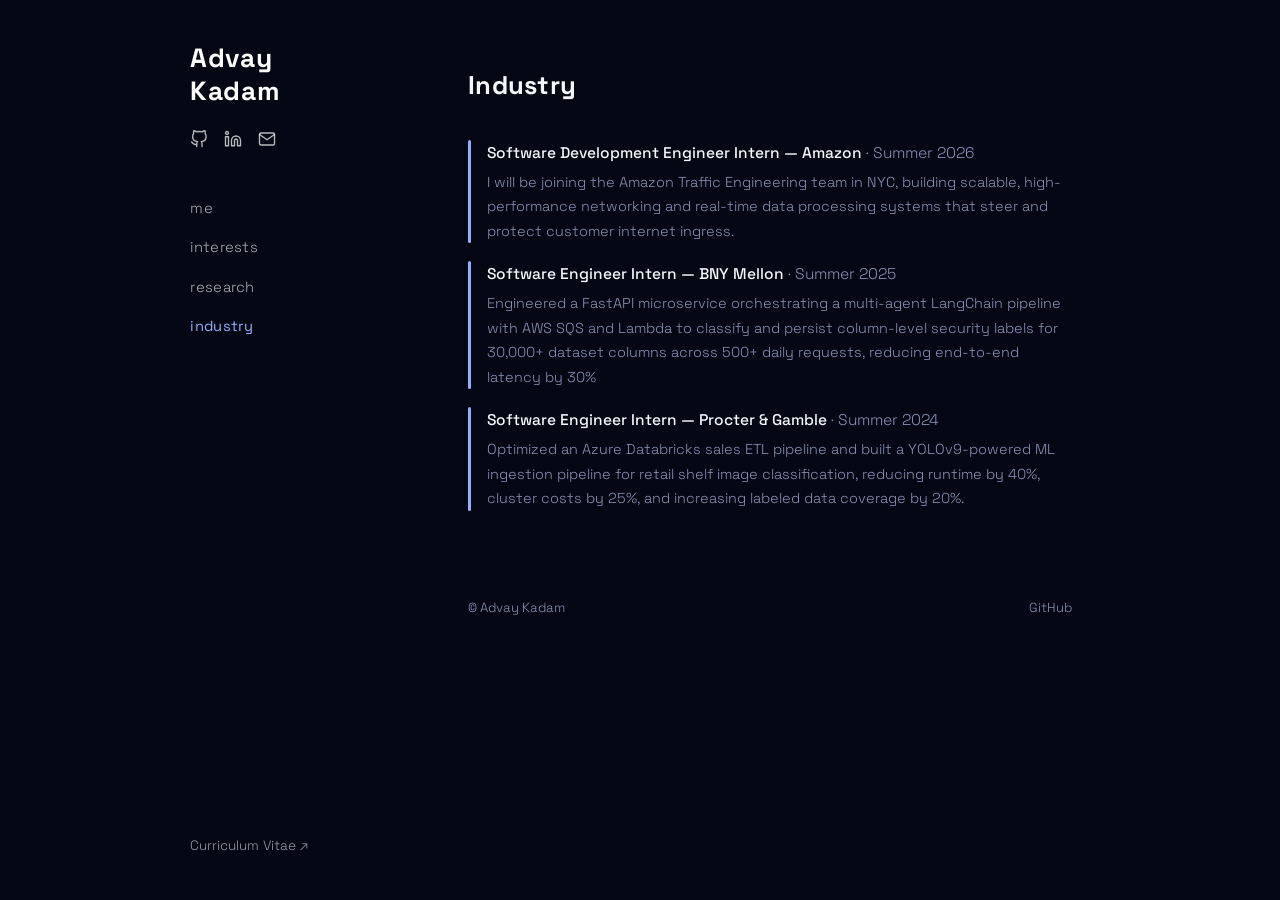
==== industry.html @ 68586066 "updated site" ====
<!DOCTYPE html>
<html lang="en">
<head>
  <meta charset="UTF-8" />
  <meta name="viewport" content="width=device-width, initial-scale=1.0" />
  <title>Industry · Advay Kadam</title>
  <link rel="preconnect" href="https://fonts.googleapis.com" />
  <link rel="preconnect" href="https://fonts.gstatic.com" crossorigin />
  <link href="https://fonts.googleapis.com/css2?family=Space+Grotesk:wght@300;400;500;600;700&family=Space+Mono:ital,wght@0,400;1,400&display=swap" rel="stylesheet" />
  <link rel="stylesheet" href="site.css" />
</head>
<body>

  <!-- SIDEBAR -->
  <aside class="sidebar">
    <a class="sidebar-name" href="index.html">Advay<br>Kadam</a>

    <div class="sidebar-icons">
      <a href="https://github.com/Advay-K1" target="_blank" rel="noopener" title="GitHub">
        <svg viewBox="0 0 24 24" fill="none" stroke="currentColor" stroke-width="1.8" stroke-linecap="round" stroke-linejoin="round">
          <path d="M9 19c-5 1.5-5-2.5-7-3m14 6v-3.87a3.37 3.37 0 0 0-.94-2.61c3.14-.35 6.44-1.54 6.44-7A5.44 5.44 0 0 0 20 4.77 5.07 5.07 0 0 0 19.91 1S18.73.65 16 2.48a13.38 13.38 0 0 0-7 0C6.27.65 5.09 1 5.09 1A5.07 5.07 0 0 0 5 4.77a5.44 5.44 0 0 0-1.5 3.78c0 5.42 3.3 6.61 6.44 7A3.37 3.37 0 0 0 9 18.13V22"/>
        </svg>
      </a>
      <a href="https://www.linkedin.com/in/advay-kadam/" target="_blank" rel="noopener" title="LinkedIn">
        <svg viewBox="0 0 24 24" fill="none" stroke="currentColor" stroke-width="1.8" stroke-linecap="round" stroke-linejoin="round">
          <path d="M16 8a6 6 0 0 1 6 6v7h-4v-7a2 2 0 0 0-2-2 2 2 0 0 0-2 2v7h-4v-7a6 6 0 0 1 6-6z"/>
          <rect x="2" y="9" width="4" height="12"/>
          <circle cx="4" cy="4" r="2"/>
        </svg>
      </a>
      <a href="mailto:advay.kadam10@gmail.com" title="Email">
        <svg viewBox="0 0 24 24" fill="none" stroke="currentColor" stroke-width="1.8" stroke-linecap="round" stroke-linejoin="round">
          <path d="M4 4h16c1.1 0 2 .9 2 2v12c0 1.1-.9 2-2 2H4c-1.1 0-2-.9-2-2V6c0-1.1.9-2 2-2z"/>
          <polyline points="22,6 12,13 2,6"/>
        </svg>
      </a>
    </div>

    <nav class="sidebar-nav">
      <a href="index.html">me</a>
      <a href="interests.html">interests</a>
      <a href="research.html">research</a>
      <a href="industry.html" class="active">industry</a>
    </nav>

    <div class="sidebar-bottom">
      <a class="sidebar-cv" href="CV/Advay_Kadam.pdf" target="_blank" rel="noopener">Curriculum Vitae ↗</a>
    </div>
  </aside>

  <!-- MAIN -->
  <main class="content">
    <h1 class="page-title">Industry</h1>

    <section>
      <div class="research-areas">

        <div class="research-area">
          <div class="research-area-bar"></div>
          <div>
            <p class="research-area-title">Software Development Engineer Intern &mdash; Amazon <span style="font-weight:300; color:var(--text-muted)">&middot; Summer 2026</span></p>
            <p class="research-area-desc">
              I will be joining the Amazon Traffic Engineering team in NYC, building scalable, high-performance
networking and real-time data processing systems that steer and protect customer internet ingress.
            </p>
          </div>
        </div>

        <div class="research-area">
          <div class="research-area-bar"></div>
          <div>
            <p class="research-area-title">Software Engineer Intern &mdash; BNY Mellon <span style="font-weight:300; color:var(--text-muted)">&middot; Summer 2025</span></p>
            <p class="research-area-desc">
              Engineered a FastAPI microservice orchestrating a multi-agent LangChain pipeline with AWS SQS and Lambda to classify and persist column-level security labels for 30,000+ dataset columns across 500+ daily requests, reducing end-to-end latency by 30%
            </p>
          </div>
        </div>

        <div class="research-area">
          <div class="research-area-bar"></div>
          <div>
            <p class="research-area-title">Software Engineer Intern &mdash; Procter & Gamble <span style="font-weight:300; color:var(--text-muted)">&middot; Summer 2024</span></p>
            <p class="research-area-desc">
              Optimized an Azure Databricks sales ETL pipeline and built a YOLOv9-powered ML ingestion pipeline for retail shelf image classification, reducing runtime by 40%, cluster costs by 25%, and increasing labeled data coverage by 20%.
            </p>
          </div>
        </div>

      </div>
    </section>

    <footer>
      <span>© Advay Kadam</span>
      <a href="https://github.com/Advay-K1" target="_blank" rel="noopener">GitHub</a>
    </footer>
  </main>

</body>
</html>
---- site.css ----
:root {
  --bg:           #050714;
  --white:        #ffffff;
  --hover-bg:     rgba(255,255,255,0.05);
  --text:         #f4f6fb;
  --text-muted:   #8a92b8;
  --accent:       #5b7fff;
  --accent-light: #93aeff;
  --sidebar-w:    260px;
}

*, *::before, *::after { box-sizing: border-box; margin: 0; padding: 0; }

html { font-size: 16px; scroll-behavior: smooth; }

body {
  background: var(--bg);
  color: var(--text);
  font-family: 'Space Grotesk', sans-serif;
  font-weight: 300;
  line-height: 1.7;
  min-height: 100vh;
  display: flex;
  justify-content: center;
  align-items: flex-start;
}

/* ── SIDEBAR ── */
.sidebar {
  position: sticky;
  top: 0;
  height: 100vh;
  flex-shrink: 0;
  width: var(--sidebar-w);
  background: var(--bg);
  color: var(--white);
  display: flex;
  flex-direction: column;
  padding: 2.6rem 1.9rem;
  overflow-y: auto;
  z-index: 100;
}

.sidebar-name {
  font-family: 'Space Grotesk', sans-serif;
  font-size: 1.65rem;
  font-weight: 700;
  letter-spacing: 0.02em;
  color: var(--white);
  text-decoration: none;
  line-height: 1.25;
  display: block;
}

.sidebar-icons {
  display: flex;
  gap: 1rem;
  margin-top: 1.4rem;
}

.sidebar-icons a {
  color: rgba(255,255,255,0.72);
  display: flex;
  transition: color 0.2s;
}

.sidebar-icons a:hover { color: var(--white); }

.sidebar-icons svg { width: 18px; height: 18px; }

.sidebar-nav {
  display: flex;
  flex-direction: column;
  gap: 0.9rem;
  margin-top: 3rem;
}

.sidebar-nav a {
  font-size: 0.92rem;
  letter-spacing: 0.02em;
  color: rgba(255,255,255,0.68);
  text-decoration: none;
  transition: color 0.2s;
}

.sidebar-nav a:hover { color: var(--white); }

.sidebar-nav a.active {
  color: var(--accent-light);
  font-weight: 400;
}

.sidebar-bottom {
  margin-top: auto;
  padding-top: 2rem;
}

.sidebar-cv {
  font-size: 0.85rem;
  color: rgba(255,255,255,0.6);
  text-decoration: none;
  transition: color 0.2s;
}

.sidebar-cv:hover { color: var(--white); }

/* ── MAIN LAYOUT ── */
main.content {
  width: 100%;
  max-width: 700px;
  padding: 4rem 3rem 5rem;
}

.post-header {
  text-align: center;
  margin-bottom: 2.2rem;
}

.post-header .desc {
  font-family: 'Space Mono', monospace;
  font-style: italic;
  font-size: 1rem;
  letter-spacing: 0.01em;
  color: var(--text-muted);
}

article p {
  font-size: 0.98rem;
  color: var(--text);
  margin-bottom: 1.1rem;
}

article a {
  color: var(--accent);
  text-decoration: none;
}

article a:hover { color: var(--accent-light); text-decoration: underline; }

/* ── PAGE HEADER (non-index pages) ── */
.page-title {
  font-family: 'Space Grotesk', sans-serif;
  font-size: 1.6rem;
  font-weight: 700;
  letter-spacing: 0.01em;
  color: var(--text);
  margin-bottom: 2rem;
}

/* ── SECTIONS ── */
section { margin-bottom: 3rem; }

.section-heading {
  font-family: 'Space Grotesk', sans-serif;
  font-size: 1.2rem;
  font-weight: 600;
  letter-spacing: 0.01em;
  color: var(--text);
  margin-bottom: 1.1rem;
}

/* ── RESEARCH / INDUSTRY ── */
.research-intro {
  font-size: 0.97rem;
  color: var(--text);
  line-height: 1.8;
}

.research-areas {
  display: flex;
  flex-direction: column;
  gap: 1.1rem;
}

.research-area {
  display: grid;
  grid-template-columns: 3px 1fr;
  gap: 1rem;
  align-items: start;
}

.research-area-bar {
  width: 3px;
  height: 100%;
  min-height: 60px;
  background: var(--accent-light);
  border-radius: 2px;
}

.research-area-title {
  font-family: 'Space Grotesk', sans-serif;
  font-size: 0.97rem;
  font-weight: 500;
  color: var(--text);
  margin-bottom: 0.25rem;
}

.research-area-desc {
  font-size: 0.9rem;
  color: var(--text-muted);
  line-height: 1.7;
}

/* ── NEWS ── */
.news-list {
  list-style: none;
  display: flex;
  flex-direction: column;
  gap: 0.65rem;
}

.news-list li {
  font-size: 0.92rem;
  color: var(--text);
  line-height: 1.65;
  padding-left: 1.1rem;
  position: relative;
}

.news-list li::before {
  content: "▸";
  position: absolute;
  left: 0;
  color: var(--accent);
  font-size: 0.75rem;
  top: 0.22em;
}

.news-date {
  font-family: 'Space Mono', monospace;
  font-size: 0.78rem;
  color: var(--text-muted);
  margin-right: 0.4rem;
  font-style: italic;
}

/* ── FOOTER ── */
footer {
  margin-top: 4rem;
  padding-top: 1.4rem;
  font-size: 0.82rem;
  color: var(--text-muted);
  display: flex;
  justify-content: space-between;
  align-items: center;
  gap: 1rem;
  flex-wrap: wrap;
}

footer a {
  color: var(--text-muted);
  text-decoration: none;
  transition: color 0.2s;
}

footer a:hover { color: var(--accent); }

/* ── ANIMATIONS ── */
@keyframes fadeUp {
  from { opacity: 0; transform: translateY(14px); }
  to   { opacity: 1; transform: translateY(0); }
}

main.content { animation: fadeUp 0.5s ease both; }

/* ── RESPONSIVE ── */
@media (max-width: 860px) {
  body {
    flex-direction: column;
    align-items: stretch;
  }

  .sidebar {
    position: relative;
    top: auto;
    width: 100%;
    height: auto;
    flex-direction: row;
    flex-wrap: wrap;
    align-items: center;
    padding: 1.2rem 1.5rem;
    gap: 1.5rem;
  }

  .sidebar-nav {
    flex-direction: row;
    flex-wrap: wrap;
    margin-top: 0;
    gap: 1.2rem;
  }

  .sidebar-bottom {
    margin-top: 0;
    padding-top: 0;
    margin-left: auto;
  }

  main.content {
    max-width: 100%;
    padding: 2.5rem 1.5rem 4rem;
  }
}
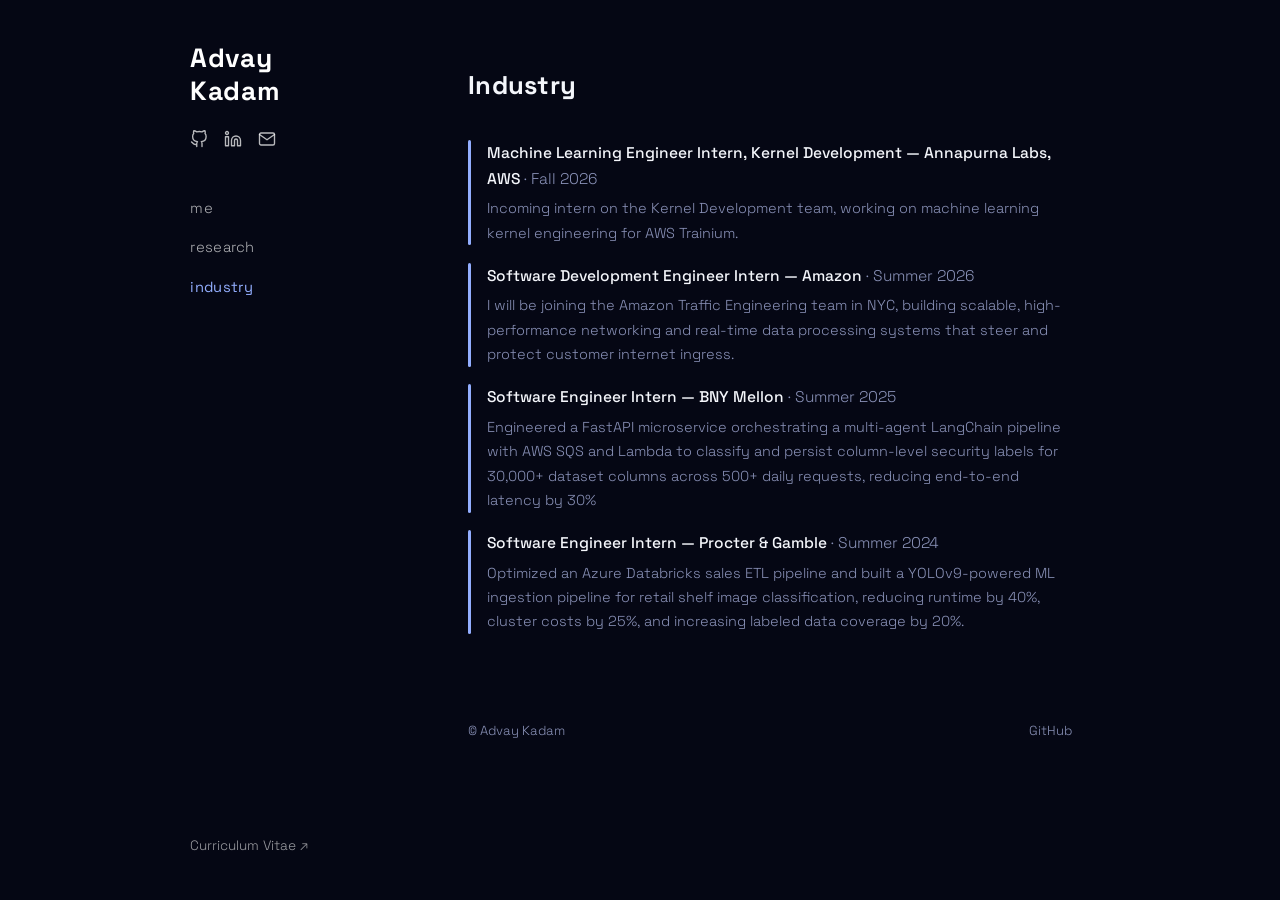
==== commit acd5c079: "Updated site" ====
--- a/industry.html
+++ b/industry.html
@@ -38,7 +38,6 @@
 
     <nav class="sidebar-nav">
       <a href="index.html">me</a>
-      <a href="interests.html">interests</a>
       <a href="research.html">research</a>
       <a href="industry.html" class="active">industry</a>
     </nav>
@@ -54,6 +53,16 @@
 
     <section>
       <div class="research-areas">
+
+        <div class="research-area">
+          <div class="research-area-bar"></div>
+          <div>
+            <p class="research-area-title">Machine Learning Engineer Intern, Kernel Development &mdash; Annapurna Labs, AWS <span style="font-weight:300; color:var(--text-muted)">&middot; Fall 2026</span></p>
+            <p class="research-area-desc">
+              Incoming intern on the Kernel Development team, working on machine learning kernel engineering for AWS Trainium.
+            </p>
+          </div>
+        </div>
 
         <div class="research-area">
           <div class="research-area-bar"></div>
